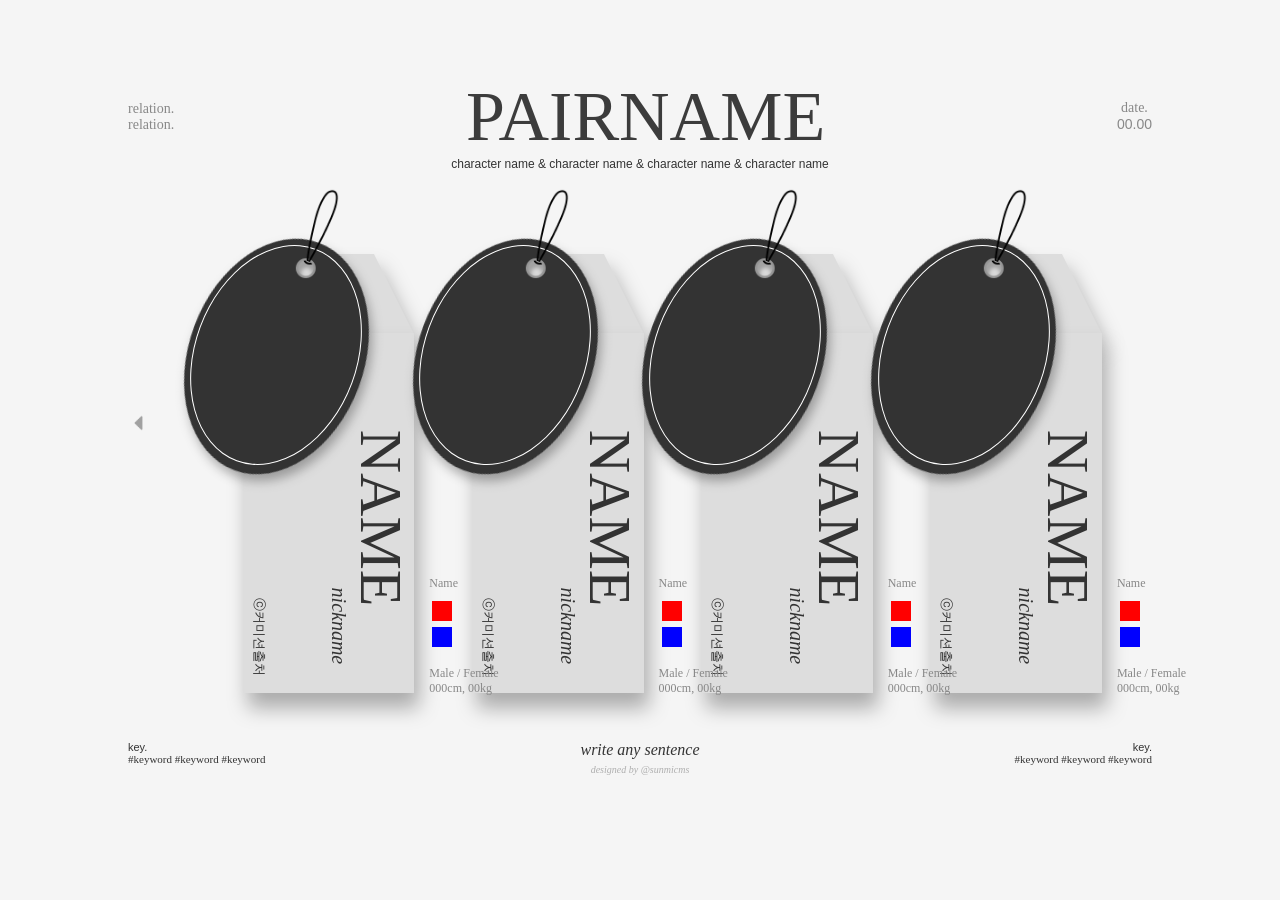
==== index.html @ 6f6d81c6 "Add files via upload" ====
<!DOCTYPE html>
<html lang="ko">
<head>
    <meta charset="UTF-8">
    <meta name="viewport" content="width=device-width, initial-scale=1.0">
    <title>Character Pair</title>
    <link rel="stylesheet" href="style.css">
    <script src="script.js"></script>
</head>
<body>
    <div class="container">
        <div class="header">
            <div class="relation">relation.<br>relation.</div>
            <div class="pairname">PAIRNAME</div>
            <div class="date">date.<br><span class="time">00.00</span></div>
        </div>
        <div class="characters">character name & character name & character name & character name</div>
        <div class="character-cards">
            <div class="character-card" id="Anima">
                <div class="tag">
                    <img src="strap.png" class="strap">
                    <div class="circle">
                    <div class="tag-circle"></div>
                    <div class="tag-circle-inner"></div>
                    </div>
                    <div class="rectangles">
                    <div class="tag-rectangle-top"></div>
                    <div class="tag-rectangle">
                        <div class="name">NAME</div>
                        <div class="nickname">nickname</div>
                        <div class="commission">ⓒ커미션출처</div>
                    </div>
                </div>    
                </div>
                <div class="info">  
                    <div class="colorchips-container">
                        <div class="colorchip" id="Acc1" style="background-color: red;"></div>
                        <div class="colorchip" id="Acc2" style="background-color: blue;"></div>
                    </div>
                    <div class="details">Name<br><br><br><br><br><br>Male / Female<br>000cm, 00kg</div>
                </div>
            </div>
            <div class="character-card" id="Mari">
                <div class="tag">
                    <img src="strap.png" class="strap">
                    <div class="circle">
                        <div class="tag-circle"></div>
                        <div class="tag-circle-inner"></div>
                        </div>
                    <div class="tag-rectangle-top"></div>
                    <div class="tag-rectangle">
                        <div class="name">NAME</div>
                        <div class="nickname">nickname</div>
                        <div class="commission">ⓒ커미션출처</div>
                    </div>    
                </div>
                <div class="info">   
                    <div class="colorchips-container">
                        <div class="colorchip" id="Acc1" style="background-color: red;"></div>
                        <div class="colorchip" id="Acc2" style="background-color: blue;"></div>
                    </div>
                    <div class="details">Name<br><br><br><br><br><br>Male / Female<br>000cm, 00kg</div> 
                </div>
            </div>
            <div class="character-card" id="Anne">
                <div class="tag">
                    <img src="strap.png" class="strap">
                    <div class="circle">
                        <div class="tag-circle"></div>
                        <div class="tag-circle-inner"></div>
                        </div>
                    <div class="tag-rectangle-top"></div>
                    <div class="tag-rectangle">
                        <div class="name">NAME</div>
                        <div class="nickname">nickname</div>
                        <div class="commission">ⓒ커미션출처</div>
                    </div>    
                </div>
                <div class="info">   
                    <div class="colorchips-container">
                        <div class="colorchip" id="Acc1" style="background-color: red;"></div>
                        <div class="colorchip" id="Acc2" style="background-color: blue;"></div>
                    </div>
                    <div class="details">Name<br><br><br><br><br><br>Male / Female<br>000cm, 00kg</div>
                </div>
            </div>
            <div class="character-card" id="Nevaeh">
                <div class="tag">
                    <img src="strap.png" class="strap">
                    <div class="circle">
                        <div class="tag-circle"></div>
                        <div class="tag-circle-inner"></div>
                        </div>
                    <div class="tag-rectangle-top"></div>
                    <div class="tag-rectangle">
                        <div class="name">NAME</div>
                        <div class="nickname">nickname</div>
                        <div class="commission">ⓒ커미션출처</div>
                    </div>    
                </div>
                <div class="info">   
                    <div class="colorchips-container">
                        <div class="colorchip" id="Acc1" style="background-color: red;"></div>
                        <div class="colorchip" id="Acc2" style="background-color: blue;"></div>
                    </div>
                    <div class="details">Name<br><br><br><br><br><br>Male / Female<br>000cm, 00kg</div> 
                </div>
            </div>
        </div>
        <div class="triangle">
            <img src="triangle_L.png" class="tri1">
            <img src="triangle_R.png" class="tri2">
        </div>
        <div class="footer">
            
            <div class="keywords">
            <div class="key1"><span class="key11">key.</span><br>#keyword #keyword #keyword</div>
            <div class="sentence">write any sentence<br><span class="source">designed by @sunmicms</span></div>
            <div class="key2"><span class="key22">key.</span><br>#keyword #keyword #keyword</div>
            </div>
            
        </div>
    </div>

     <!-- Popup 및 배경 레이어 -->
     <div class="popup-overlay" id="popupOverlay"></div>
     <div class="popup" id="popup">
         <div class="popup-content">

            <span class="close-btn" id="closeBtn">&times;</span>
        
            <div class="pdiv1">
                <div class="pdiv2">
                    <div class="characterimg">여기에 이미지</div>
                    <div class="pdiv3">
                        <div class="ptitle">anima izaiah</div>
                        <div class="pstitle">아니마 아이제이어</div>
                        <div class="pimgs"></div>
                        <div class="ptext">여기에 캐릭터 설명 여기에 캐릭터 설명 여기에 캐릭터 설명</div>
                    </div>
                </div>
                <div class="pfooter">여기에다 뭐 쓰지 적당히 길고 간지나는거</div>



            </div>
        </div>
    </div>
    
</body>
</html>
---- style.css ----
/* 공통 스타일 */
* {
    margin: 0;
    padding: 0;
    box-sizing: border-box;
    font-family: Arial, sans-serif;
}

html { font-size: 50%; }

body {
    display: flex;
    justify-content: center;
    align-items: center;
    min-height: 100vh;
    background-color: #f5f5f5;
}

.container {
    margin-top: 5vh;
    width: 80%;
    max-width: 1300px;
    text-align: center;
    color: #333;
    margin-bottom: 8vh;
}

/* 헤더 및 캐릭터 이름 */
.header {
    display: flex;
    justify-content: space-between;
    align-items: center;
    margin-bottom: 0px;
}

.characters { font-size: 12px; }

.header .relation, .header .date {
    font-family: 'pretendard';
    font-size: 14px;
    color: #888;
}

.header .pairname {
    font-family: 'sought';
    font-size: 70px;
    color: #3c3c3c;
}

.header .date .time {
    font-size: 14px;
}

/* 캐릭터 카드 섹션 */
.character-cards {
    display: flex;
    justify-content: space-evenly;
    gap: 20px;
    height: 55rem;
    flex-shrink: 0;
    width: 90%;
    margin-left: 90px;
}

.character-card {
    width: 20%;
    display: flex;
    flex-direction: row;
    align-items: center;
}

.tag {
    height: 90rem;
    position: relative;
    
}

.tag {
    transition: transform 0.3s ease; /* 애니메이션 효과 추가 */
}

.tag:hover {
    transform: scale(1.05); /* 마우스오버 시 약간 확대 */
}

.strap {
    position: absolute;
    scale: 45%;
    top: 105px;
    right: 50px;
    z-index: 10;
}



.tag-circle {
    width: 20.856rem;
    height: 28.89256rem;
    transform: rotate(20.374deg);
    flex-shrink: 0;
    background-color: #333;
    border-radius: 50%;
    margin-bottom: -10px;
    position: relative;
    top: 210px;
    right: 50px;
    scale: 105%;
    filter: drop-shadow(5px 5px 5px rgba(0, 0, 0, 0.3));
}



.tag-circle-inner {
    width: 19.75719rem;
    height: 27.50506rem;
    transform: rotate(20.374deg);
    flex-shrink: 0;
    z-index: 2;
    border-radius: 999%;
    border: 1px solid #FFF;
    position: absolute;
    right: 59px;
    bottom: 285px;
    scale: 103%;
}

.tag-rectangle-top { 
    width: 21.4375rem;
    height: 8.25rem;
    flex-shrink: 0; 
    display: inline-block;
    border-bottom: 10rem solid #ddd;
    border-left: 5rem solid transparent;
    border-right: 5rem solid transparent;
    position: relative;
    top: 2px;
    z-index: -1;
    filter: drop-shadow(5px 15px 10px rgba(0, 0, 0, 0.3));
}

.tag-rectangle {
    background-color: #ddd;
    padding: 10px;
    text-align: left;
    position: relative;
    top: -1px;
    width: 21.4375rem;
    height: 45rem;
    flex-shrink: 0;
    z-index: -1;
    overflow: hidden;
    filter: drop-shadow(5px 15px 10px rgba(0, 0, 0, 0.3));
}

.name {
    font-family: 'sought';
    font-size: 60px;
    position: relative;
    text-align: right;
    top: 128px;
    left: 52px;
    rotate: 90deg;
}

.nickname {
    font-family: 'Segoe Script';
    position: relative;
    font-size: 20px;
    font-style: italic;
    margin-bottom: 10px;
    rotate: 90deg;
    left: 10px;
    top: 165px;
    text-align: right;
}

.commission {
    font-family: 'pretendard';
    font-size: 13px;
    position: relative;
    rotate: 90deg;
    top: 220px;
    right: 70px;
}

.details {
    font-family: 'pretendard';
    font-size: 12px;
    color: #888;
    position: relative;
    top: 245px;
    width: 90px;
    text-align: left;
    margin-left: 15px;
}

/* colorchip 스타일 추가 */
.colorchip {
    width: 20px; /* 색상 박스의 너비 */
    height: 20px; /* 색상 박스의 높이 */
    margin: 2px; /* 색상 박스 사이의 간격 */
    margin-left: 8px;
}

.info {
    font-family: 'pretendard';
    display: flex;
    flex-direction: column;
    align-items: flex-start;
    gap: 5px;
    position: relative;
}

.colorchips-container {
    position: absolute;
    display: flex;
    flex-direction: column;
    gap: 2px; /* 두 색상 박스 사이의 간격 */
    margin-left: 10px;
    margin-top: 268px;
}

.source { font-family: 'pretendard';
    font-size: 10px;
color: #afafaf;}

.footer {
    margin-top: 130px;
    display: flex;
    flex-direction: column;
}

.footer .sentence {
    font-family: "Segoe Script";
    font-size: 16px;
    font-style: italic;
    margin-bottom: 20px;
}

.footer .key {
    font-size: 12px;
    color: #888;
}

.keywords {
    display: flex;
    flex-direction: row;
    justify-content: space-between;
}

.key1 {
    font-family: 'pretendard';
    text-align: left;
    font-size: 11px;
}

.key2 {
    font-family: 'pretendard';
    text-align: right;
    font-size: 11px;
}

.triangle {
    position: absolute;
    width: 100%;
    max-width: 1300px;
    display: flex;
    flex-direction: row;
    justify-content: space-between;
    top: 45vh;
}

.tri1 {
    scale: 40%;
}

.tri2 {
    scale: 40%;
}

/* 팝업 및 배경 레이어 스타일 */
.popup-overlay {
    position: fixed;
    top: 0;
    left: 0;
    width: 100%;
    height: 100%;
    display: none;
    z-index: 1000;
}

.popup {
    position: fixed;
    top: 50%;
    left: 50%;
    transform: translate(-50%, -50%);
    width: 121.9375rem;
    height: 68.8125rem;
    flex-shrink: 0;
    padding: 20px;
    background-color: #fff;
    box-shadow: 0 4px 8px rgba(0, 0, 0, 0.2);
    display: none;
    z-index: 1001;
    border-radius: 8px;
    text-align: center;
}

.popup .close-btn {
    position: absolute;
    top: 10px;
    right: 10px;
    cursor: pointer;
    font-size: 24px;
}

.pdiv1 {
    display: flex;
    flex-direction: column;
}

.pdiv2 { 
    height: 450px;
    display: flex;
    flex-direction: row;
    margin: 20px;
}

.characterimg {
    width: 300px;
    height: 100%;
}

.pdiv3 { width: 500px;
    text-align: left;
margin-left: 20px; }
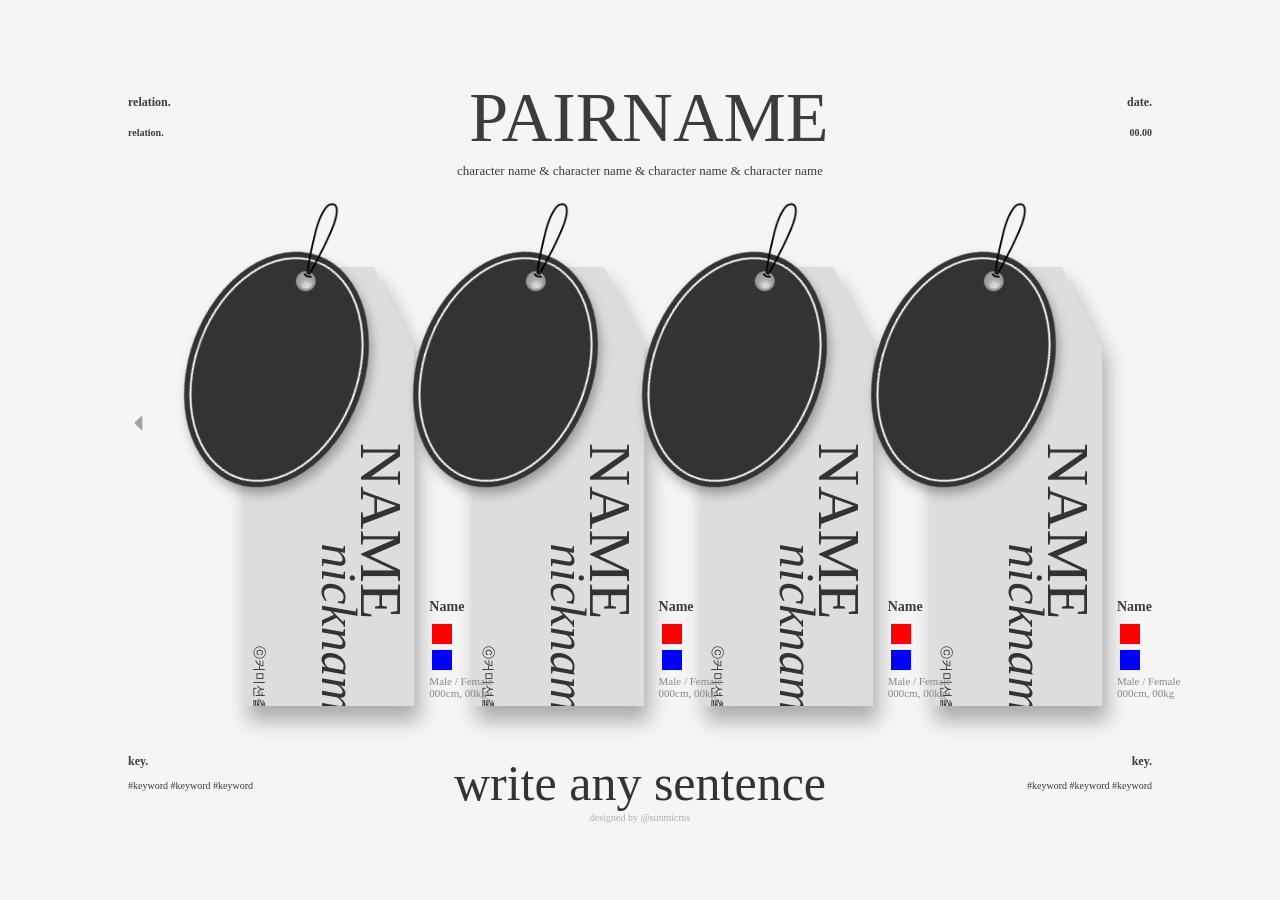
==== commit e96af7f7: "Add files via upload" ====
--- a/index.html
+++ b/index.html
@@ -10,9 +10,9 @@
 <body>
     <div class="container">
         <div class="header">
-            <div class="relation">relation.<br>relation.</div>
+            <div class="relation">relation.<br><br><span class="relation2">relation.</span></div>
             <div class="pairname">PAIRNAME</div>
-            <div class="date">date.<br><span class="time">00.00</span></div>
+            <div class="date">date.<br><br><span class="time">00.00</span></div>
         </div>
         <div class="characters">character name & character name & character name & character name</div>
         <div class="character-cards">
@@ -20,8 +20,9 @@
                 <div class="tag">
                     <img src="strap.png" class="strap">
                     <div class="circle">
+                        <div class="tag-circle-inner"></div>
                     <div class="tag-circle"></div>
-                    <div class="tag-circle-inner"></div>
+                    
                     </div>
                     <div class="rectangles">
                     <div class="tag-rectangle-top"></div>
@@ -37,7 +38,7 @@
                         <div class="colorchip" id="Acc1" style="background-color: red;"></div>
                         <div class="colorchip" id="Acc2" style="background-color: blue;"></div>
                     </div>
-                    <div class="details">Name<br><br><br><br><br><br>Male / Female<br>000cm, 00kg</div>
+                    <div class="details"><span class="dename">Name</span><br><br><br><br><br><br>Male / Female<br>000cm, 00kg</div>
                 </div>
             </div>
             <div class="character-card" id="Mari">
@@ -59,7 +60,7 @@
                         <div class="colorchip" id="Acc1" style="background-color: red;"></div>
                         <div class="colorchip" id="Acc2" style="background-color: blue;"></div>
                     </div>
-                    <div class="details">Name<br><br><br><br><br><br>Male / Female<br>000cm, 00kg</div> 
+                    <div class="details"><span class="dename">Name</span><br><br><br><br><br><br>Male / Female<br>000cm, 00kg</div>
                 </div>
             </div>
             <div class="character-card" id="Anne">
@@ -81,7 +82,7 @@
                         <div class="colorchip" id="Acc1" style="background-color: red;"></div>
                         <div class="colorchip" id="Acc2" style="background-color: blue;"></div>
                     </div>
-                    <div class="details">Name<br><br><br><br><br><br>Male / Female<br>000cm, 00kg</div>
+                    <div class="details"><span class="dename">Name</span><br><br><br><br><br><br>Male / Female<br>000cm, 00kg</div>
                 </div>
             </div>
             <div class="character-card" id="Nevaeh">
@@ -103,7 +104,7 @@
                         <div class="colorchip" id="Acc1" style="background-color: red;"></div>
                         <div class="colorchip" id="Acc2" style="background-color: blue;"></div>
                     </div>
-                    <div class="details">Name<br><br><br><br><br><br>Male / Female<br>000cm, 00kg</div> 
+                    <div class="details"><span class="dename">Name</span><br><br><br><br><br><br>Male / Female<br>000cm, 00kg</div>
                 </div>
             </div>
         </div>
@@ -114,11 +115,11 @@
         <div class="footer">
             
             <div class="keywords">
-            <div class="key1"><span class="key11">key.</span><br>#keyword #keyword #keyword</div>
-            <div class="sentence">write any sentence<br><span class="source">designed by @sunmicms</span></div>
-            <div class="key2"><span class="key22">key.</span><br>#keyword #keyword #keyword</div>
+            <div class="key1"><span class="key11">key.</span><br><br>#keyword #keyword #keyword</div>
+            <div class="sentence">write any sentence</div>
+            <div class="key2"><span class="key22">key.</span><br><br>#keyword #keyword #keyword</div>
             </div>
-            
+            <div class="source">designed by @sunmicms</div>
         </div>
     </div>
 
@@ -131,15 +132,25 @@
         
             <div class="pdiv1">
                 <div class="pdiv2">
-                    <div class="characterimg">여기에 이미지</div>
+                    <div class="characterimg">
+                        <img src="anima.png">
+                    </div>
                     <div class="pdiv3">
-                        <div class="ptitle">anima izaiah</div>
+                        <div class="ptitle"><span style="color: #6D7FF5;">A</span>nima izaiah</div>
                         <div class="pstitle">아니마 아이제이어</div>
-                        <div class="pimgs"></div>
-                        <div class="ptext">여기에 캐릭터 설명 여기에 캐릭터 설명 여기에 캐릭터 설명</div>
+                        <div class="pdescription">Cornua | Pugna | Male | 186cm, 80kg</div>
+                        <div class="pimgs">
+                            <div class="img1"></div>
+                            <div class="img2"></div>
+                            <div class="img3"></div>
+                        </div>
+                        <div class="ptext">오티움 기사단 전투부 푸냐의 제 3부대 대장이고,
+                            암튼 잘생겼고, ㅈㄴ 짱 쎄고 멋있고 제비고 대단한 단나사마임 맨손으로 돌도 부수고
+                            칼 맞아도 멀쩡한 세계관상의 금강불괴 그것이 "코르누아" <br><br>
+                            그리고 여기다가는 마리 니베이아 앤이랑 각각 관계가 어떤지 써둘까</div>
                     </div>
                 </div>
-                <div class="pfooter">여기에다 뭐 쓰지 적당히 길고 간지나는거</div>
+                <div class="pfooter">여기다가 진짜 뭐 써야 하냐 아이디어 있는 사람 제발 plz</div>
 
 
 
--- a/style.css
+++ b/style.css
@@ -1,3 +1,5 @@
+
+
 /* 공통 스타일 */
 * {
     margin: 0;
@@ -17,7 +19,7 @@
 }
 
 .container {
-    margin-top: 5vh;
+    margin-top: 8vh;
     width: 80%;
     max-width: 1300px;
     text-align: center;
@@ -33,12 +35,35 @@
     margin-bottom: 0px;
 }
 
-.characters { font-size: 12px; }
-
-.header .relation, .header .date {
-    font-family: 'pretendard';
-    font-size: 14px;
-    color: #888;
+.characters { 
+    font-family: 'NanumSquare Neo OTF';
+    font-size: 13px;
+    color: #3C3C3C;
+    text-align: center;
+    margin: 5px;
+ }
+
+.relation {
+    font-family: 'NanumSquare Neo OTF';
+    font-weight: bold;
+    font-size: 12px;
+    color: #3C3C3C;
+    text-align: left;
+}
+
+.date {
+    font-family: 'NanumSquare Neo OTF';
+    font-weight: bold;
+    font-size: 12px;
+    color: #3C3C3C;
+    text-align: right;
+}
+
+
+.relation2, .time {
+    font-family: 'NanumSquare Neo OTF';
+    font-size: 10px;
+    color: #3C3C3C;   
 }
 
 .header .pairname {
@@ -47,9 +72,6 @@
     color: #3c3c3c;
 }
 
-.header .date .time {
-    font-size: 14px;
-}
 
 /* 캐릭터 카드 섹션 */
 .character-cards {
@@ -91,6 +113,44 @@
     z-index: 10;
 }
 
+
+.circle:hover {
+    transform-origin: 50% 50%;
+    animation-name: shake;
+    animation-duration: 2s;
+    animation-iteration-count: infinite;
+    animation-delay: 0s;
+  }
+  
+  @keyframes shake{
+    0%{
+        transform: rotate(0deg);
+      }
+      10%{
+        transform: rotate(4.5deg);
+      }
+      20%{
+        transform: rotate(-4.5deg);
+      }
+      30%{
+        transform: rotate(3deg);
+      }
+      40%{
+        transform: rotate(-3deg);
+      }
+      50%{
+        transform: rotate(1deg);
+      }
+      60%{
+        transform: rotate(-1deg);
+      }
+      70%{
+        transform: rotate(0deg);
+      }
+      100%{
+        transform: rotate(0deg);
+      }
+  }
 
 
 .tag-circle {
@@ -106,11 +166,15 @@
     right: 50px;
     scale: 105%;
     filter: drop-shadow(5px 5px 5px rgba(0, 0, 0, 0.3));
+    box-shadow: 0 0 0 2px #f4f4f4 inset; 
+    box-sizing: border-box;
+    border: 5px solid #333;
 }
 
 
 
 .tag-circle-inner {
+    display: none;
     width: 19.75719rem;
     height: 27.50506rem;
     transform: rotate(20.374deg);
@@ -163,9 +227,9 @@
 }
 
 .nickname {
-    font-family: 'Segoe Script';
-    position: relative;
-    font-size: 20px;
+    font-family: 'Thesignature';
+    position: relative;
+    font-size: 50px;
     font-style: italic;
     margin-bottom: 10px;
     rotate: 90deg;
@@ -184,14 +248,21 @@
 }
 
 .details {
-    font-family: 'pretendard';
-    font-size: 12px;
+    font-family: 'NanumSquare Neo OTF';
+    font-size: 11px;
     color: #888;
     position: relative;
     top: 245px;
     width: 90px;
     text-align: left;
     margin-left: 15px;
+}
+
+.dename {
+    font-family: 'NanumSquare Neo OTF';
+    font-weight: bold;
+    font-size: 14px;
+    color: #3C3C3C;
 }
 
 /* colorchip 스타일 추가 */
@@ -231,10 +302,8 @@
 }
 
 .footer .sentence {
-    font-family: "Segoe Script";
-    font-size: 16px;
-    font-style: italic;
-    margin-bottom: 20px;
+    font-family: "Thesignature";
+    font-size: 50px;
 }
 
 .footer .key {
@@ -249,15 +318,34 @@
 }
 
 .key1 {
-    font-family: 'pretendard';
+    font-family: 'NanumSquare Neo OTF';
+    font-size: 10px;
+    color: #3C3C3C;   
     text-align: left;
-    font-size: 11px;
 }
 
 .key2 {
-    font-family: 'pretendard';
+    font-family: 'NanumSquare Neo OTF';
+    font-size: 10px;
+    color: #3C3C3C;   
     text-align: right;
-    font-size: 11px;
+}
+
+.key11 { 
+    font-family: 'NanumSquare Neo OTF';
+    font-weight: bold;
+    font-size: 12px;
+    color: #3C3C3C;
+    text-align: left;
+}
+
+.key22 {
+    font-family: 'NanumSquare Neo OTF';
+    font-weight: bold;
+    font-size: 12px;
+    color: #3C3C3C;
+    text-align: right;
+
 }
 
 .triangle {
@@ -285,8 +373,16 @@
     left: 0;
     width: 100%;
     height: 100%;
+    background-color: rgba(0, 0, 0, 0); /* 초기 상태 투명 */
     display: none;
-    z-index: 1000;
+    transition: background-color 0.3s ease; /* 부드러운 전환 */
+    z-index: 5;
+}
+
+/* 팝업 오버레이 활성화 시 어두운 배경 */
+.popup-overlay.active {
+    background-color: rgba(0, 0, 0, 0.5); /* 활성 상태 반투명 검정 */
+    display: block;
 }
 
 .popup {
@@ -314,6 +410,51 @@
     font-size: 24px;
 }
 
+/* 기본 팝업 스타일 */
+.popup {
+    display: flex;
+    width: 60%;
+    max-width: 1000px;
+    background-color: #ffffff; /* 기본 배경색 */
+    border-radius: 10px;
+    box-shadow: 0 4px 8px rgba(0, 0, 0, 0.3);
+    padding: 20px;
+    transition: background-color 0.3s ease;
+}
+
+/* 캐릭터별 배경색 */
+.popup.anima-bg {
+    background-color: #454545; /* Anima 배경색 */
+}
+
+.popup.mari-bg {
+    background-color: #83D4D1; /* Mari 배경색 */
+}
+
+.popup.anne-bg {
+    background-color: #E6EFFA; /* Anne 배경색 */
+}
+
+.popup.nevaeh-bg {
+    background-color: #93C094; /* Nevaeh 배경색 */
+}
+
+/* 기본적으로 팝업이 보이지 않도록 설정 */
+.popup, .popup-overlay {
+    display: none;
+    opacity: 0;
+    transition: opacity 0.3s ease;
+}
+
+/* active 클래스가 추가될 때 팝업을 보이도록 설정 */
+.popup.active, .popup-overlay.active {
+    display: flex;
+    opacity: 1;
+}
+
+
+.close-btn { margin-right: 5px; color: #f4f4f4;}
+
 .pdiv1 {
     display: flex;
     flex-direction: column;
@@ -324,13 +465,98 @@
     display: flex;
     flex-direction: row;
     margin: 20px;
+    color: #f4f4f4;
 }
 
 .characterimg {
-    width: 300px;
+    position: relative;
+    width: 350px;
     height: 100%;
+    right: 30px;
 }
 
 .pdiv3 { width: 500px;
     text-align: left;
 margin-left: 20px; }
+
+.ptitle { 
+    font-family: 'Pretendard';
+    font-size: 50px;
+    margin-top: 10px;
+    }
+
+.pstitle {
+    font-family: 'pretendard';
+    font-size: 16px;
+    font-weight: 400;
+    letter-spacing: -1px;
+}
+
+.pdescription {
+    font-family: 'pretendard';
+    font-size: 16px;
+    font-weight: 300;
+}
+
+.pimgs { 
+    padding-left: 5px;
+    padding-right: 5px;
+    display: flex;
+    flex-direction: row;
+    justify-content: space-between;
+    width: 450px;
+    margin-top: 10px;
+}
+
+.img1, .img2, .img3 {
+    width: 130px;
+    height: 130px;
+    margin: 10px;
+    background-color: #f4f4f4;
+    border-radius: 999px;
+}
+
+.ptext {    
+    width: 400px; 
+    margin-top: 20px;
+    font-family: 'pretendard';
+    font-size: 14px;
+    font-weight: 300;
+    margin-left: 65px;
+}
+
+span {
+    font-family: 'Pretendard';
+    font-size: 50px;
+    }
+
+/* .characterimg { 
+    filter: drop-shadow(10px -5px #6D7FF5);
+} */
+
+.pfooter { 
+    z-index: 2;
+    font-family: 'pretendard';
+    font-size: 12px;
+    font-weight: 200;
+    color: #979797;
+ }
+
+ 
+/* 캐릭터마다 다른 그림자 */
+.character-card#Anima .characterimg {
+    filter: drop-shadow(10px -5px #6D7FF5);
+}
+
+.character-card#Mari .characterimg {
+    filter: drop-shadow(10px -5px #FFC5D3);
+}
+
+.character-card#Anne .characterimg {
+    filter: drop-shadow(10px -5px #6D7FF5);
+}
+
+.character-card#Nevaeh .characterimg {
+    filter: drop-shadow(10px -5px #6D7FF5);
+}
+
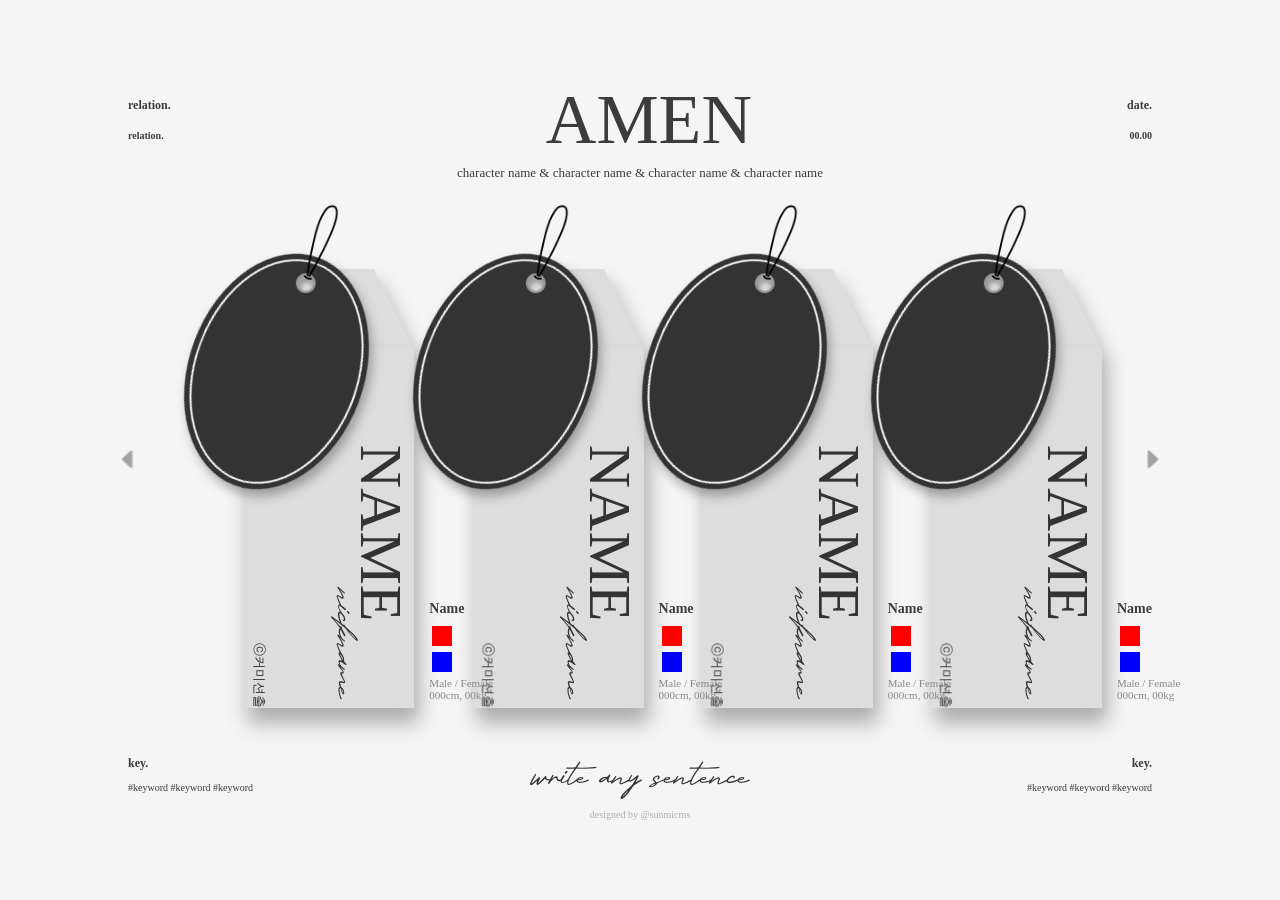
==== commit fddfb970: "Add files via upload" ====
--- a/index.html
+++ b/index.html
@@ -1,162 +1,465 @@
-<!DOCTYPE html>
-<html lang="ko">
-<head>
-    <meta charset="UTF-8">
-    <meta name="viewport" content="width=device-width, initial-scale=1.0">
-    <title>Character Pair</title>
-    <link rel="stylesheet" href="style.css">
-    <script src="script.js"></script>
-</head>
-<body>
-    <div class="container">
-        <div class="header">
-            <div class="relation">relation.<br><br><span class="relation2">relation.</span></div>
-            <div class="pairname">PAIRNAME</div>
-            <div class="date">date.<br><br><span class="time">00.00</span></div>
-        </div>
-        <div class="characters">character name & character name & character name & character name</div>
-        <div class="character-cards">
-            <div class="character-card" id="Anima">
-                <div class="tag">
-                    <img src="strap.png" class="strap">
-                    <div class="circle">
-                        <div class="tag-circle-inner"></div>
-                    <div class="tag-circle"></div>
-                    
-                    </div>
-                    <div class="rectangles">
-                    <div class="tag-rectangle-top"></div>
-                    <div class="tag-rectangle">
-                        <div class="name">NAME</div>
-                        <div class="nickname">nickname</div>
-                        <div class="commission">ⓒ커미션출처</div>
-                    </div>
-                </div>    
-                </div>
-                <div class="info">  
-                    <div class="colorchips-container">
-                        <div class="colorchip" id="Acc1" style="background-color: red;"></div>
-                        <div class="colorchip" id="Acc2" style="background-color: blue;"></div>
-                    </div>
-                    <div class="details"><span class="dename">Name</span><br><br><br><br><br><br>Male / Female<br>000cm, 00kg</div>
-                </div>
-            </div>
-            <div class="character-card" id="Mari">
-                <div class="tag">
-                    <img src="strap.png" class="strap">
-                    <div class="circle">
-                        <div class="tag-circle"></div>
-                        <div class="tag-circle-inner"></div>
-                        </div>
-                    <div class="tag-rectangle-top"></div>
-                    <div class="tag-rectangle">
-                        <div class="name">NAME</div>
-                        <div class="nickname">nickname</div>
-                        <div class="commission">ⓒ커미션출처</div>
-                    </div>    
-                </div>
-                <div class="info">   
-                    <div class="colorchips-container">
-                        <div class="colorchip" id="Acc1" style="background-color: red;"></div>
-                        <div class="colorchip" id="Acc2" style="background-color: blue;"></div>
-                    </div>
-                    <div class="details"><span class="dename">Name</span><br><br><br><br><br><br>Male / Female<br>000cm, 00kg</div>
-                </div>
-            </div>
-            <div class="character-card" id="Anne">
-                <div class="tag">
-                    <img src="strap.png" class="strap">
-                    <div class="circle">
-                        <div class="tag-circle"></div>
-                        <div class="tag-circle-inner"></div>
-                        </div>
-                    <div class="tag-rectangle-top"></div>
-                    <div class="tag-rectangle">
-                        <div class="name">NAME</div>
-                        <div class="nickname">nickname</div>
-                        <div class="commission">ⓒ커미션출처</div>
-                    </div>    
-                </div>
-                <div class="info">   
-                    <div class="colorchips-container">
-                        <div class="colorchip" id="Acc1" style="background-color: red;"></div>
-                        <div class="colorchip" id="Acc2" style="background-color: blue;"></div>
-                    </div>
-                    <div class="details"><span class="dename">Name</span><br><br><br><br><br><br>Male / Female<br>000cm, 00kg</div>
-                </div>
-            </div>
-            <div class="character-card" id="Nevaeh">
-                <div class="tag">
-                    <img src="strap.png" class="strap">
-                    <div class="circle">
-                        <div class="tag-circle"></div>
-                        <div class="tag-circle-inner"></div>
-                        </div>
-                    <div class="tag-rectangle-top"></div>
-                    <div class="tag-rectangle">
-                        <div class="name">NAME</div>
-                        <div class="nickname">nickname</div>
-                        <div class="commission">ⓒ커미션출처</div>
-                    </div>    
-                </div>
-                <div class="info">   
-                    <div class="colorchips-container">
-                        <div class="colorchip" id="Acc1" style="background-color: red;"></div>
-                        <div class="colorchip" id="Acc2" style="background-color: blue;"></div>
-                    </div>
-                    <div class="details"><span class="dename">Name</span><br><br><br><br><br><br>Male / Female<br>000cm, 00kg</div>
-                </div>
-            </div>
-        </div>
-        <div class="triangle">
-            <img src="triangle_L.png" class="tri1">
-            <img src="triangle_R.png" class="tri2">
-        </div>
-        <div class="footer">
-            
-            <div class="keywords">
-            <div class="key1"><span class="key11">key.</span><br><br>#keyword #keyword #keyword</div>
-            <div class="sentence">write any sentence</div>
-            <div class="key2"><span class="key22">key.</span><br><br>#keyword #keyword #keyword</div>
-            </div>
-            <div class="source">designed by @sunmicms</div>
-        </div>
-    </div>
-
-     <!-- Popup 및 배경 레이어 -->
-     <div class="popup-overlay" id="popupOverlay"></div>
-     <div class="popup" id="popup">
-         <div class="popup-content">
-
-            <span class="close-btn" id="closeBtn">&times;</span>
-        
-            <div class="pdiv1">
-                <div class="pdiv2">
-                    <div class="characterimg">
-                        <img src="anima.png">
-                    </div>
-                    <div class="pdiv3">
-                        <div class="ptitle"><span style="color: #6D7FF5;">A</span>nima izaiah</div>
-                        <div class="pstitle">아니마 아이제이어</div>
-                        <div class="pdescription">Cornua | Pugna | Male | 186cm, 80kg</div>
-                        <div class="pimgs">
-                            <div class="img1"></div>
-                            <div class="img2"></div>
-                            <div class="img3"></div>
-                        </div>
-                        <div class="ptext">오티움 기사단 전투부 푸냐의 제 3부대 대장이고,
-                            암튼 잘생겼고, ㅈㄴ 짱 쎄고 멋있고 제비고 대단한 단나사마임 맨손으로 돌도 부수고
-                            칼 맞아도 멀쩡한 세계관상의 금강불괴 그것이 "코르누아" <br><br>
-                            그리고 여기다가는 마리 니베이아 앤이랑 각각 관계가 어떤지 써둘까</div>
-                    </div>
-                </div>
-                <div class="pfooter">여기다가 진짜 뭐 써야 하냐 아이디어 있는 사람 제발 plz</div>
-
-
-
-            </div>
-        </div>
-    </div>
-    
-</body>
-</html>
+<!DOCTYPE html>
+<html lang="ko">
+
+<head>
+  <meta charset="utf-8" />
+  <title>Swiper demo</title>
+  <meta name="viewport" content="width=device-width, initial-scale=1, minimum-scale=1, maximum-scale=1" />
+  <!-- Link Swiper's CSS -->
+  <link rel="stylesheet" href="swiper.css" />
+  <link rel="stylesheet" href="style.css" />
+  <link rel="stylesheet" href="style2.css" />
+
+</head>
+
+<body>
+
+
+  <div class="container">
+    <div class="header">
+        <div class="relation">relation.<br><br><span class="relation2">relation.</span></div>
+        <div class="pairname">AMEN</div>
+        <div class="date">date.<br><br><span class="time">00.00</span></div>
+    </div>
+    <div class="characters">character name & character name & character name & character name</div>
+
+  <!-- Swiper -->
+  <div class="swiper mySwiper">
+    <div class="swiper-wrapper">
+      <div class="swiper-slide">
+        <div class="amen">
+        <div class="character-cards">
+            <div class="character-card" id="Anima">
+                <div class="tag">
+                    <img src="strap.png" class="strap">
+                    <div class="circle">
+                        <div class="tag-circle-inner"></div>
+                    <div class="tag-circle"></div>
+                    
+                    </div>
+                    <div class="rectangles">
+                    <div class="tag-rectangle-top"></div>
+                    <div class="tag-rectangle">
+                        <div class="name">NAME</div>
+                        <div class="nickname">nickname</div>
+                        <div class="commission">ⓒ커미션출처</div>
+                    </div>
+                </div>    
+                </div>
+                <div class="info">  
+                    <div class="colorchips-container">
+                        <div class="colorchip" id="Acc1" style="background-color: red;"></div>
+                        <div class="colorchip" id="Acc2" style="background-color: blue;"></div>
+                    </div>
+                    <div class="details"><span class="dename">Name</span><br><br><br><br><br><br>Male / Female<br>000cm, 00kg</div>
+                </div>
+            </div>
+            <div class="character-card" id="Mari">
+                <div class="tag">
+                    <img src="strap.png" class="strap">
+                    <div class="circle">
+                        <div class="tag-circle"></div>
+                        <div class="tag-circle-inner"></div>
+                        </div>
+                    <div class="tag-rectangle-top"></div>
+                    <div class="tag-rectangle">
+                        <div class="name">NAME</div>
+                        <div class="nickname">nickname</div>
+                        <div class="commission">ⓒ커미션출처</div>
+                    </div>    
+                </div>
+                <div class="info">   
+                    <div class="colorchips-container">
+                        <div class="colorchip" id="Acc1" style="background-color: red;"></div>
+                        <div class="colorchip" id="Acc2" style="background-color: blue;"></div>
+                    </div>
+                    <div class="details"><span class="dename">Name</span><br><br><br><br><br><br>Male / Female<br>000cm, 00kg</div>
+                </div>
+            </div>
+            <div class="character-card" id="Anne">
+                <div class="tag">
+                    <img src="strap.png" class="strap">
+                    <div class="circle">
+                        <div class="tag-circle"></div>
+                        <div class="tag-circle-inner"></div>
+                        </div>
+                    <div class="tag-rectangle-top"></div>
+                    <div class="tag-rectangle">
+                        <div class="name">NAME</div>
+                        <div class="nickname">nickname</div>
+                        <div class="commission">ⓒ커미션출처</div>
+                    </div>    
+                </div>
+                <div class="info">   
+                    <div class="colorchips-container">
+                        <div class="colorchip" id="Acc1" style="background-color: red;"></div>
+                        <div class="colorchip" id="Acc2" style="background-color: blue;"></div>
+                    </div>
+                    <div class="details"><span class="dename">Name</span><br><br><br><br><br><br>Male / Female<br>000cm, 00kg</div>
+                </div>
+            </div>
+            <div class="character-card" id="Nevaeh">
+                <div class="tag">
+                    <img src="strap.png" class="strap">
+                    <div class="circle">
+                        <div class="tag-circle"></div>
+                        <div class="tag-circle-inner"></div>
+                        </div>
+                    <div class="tag-rectangle-top"></div>
+                    <div class="tag-rectangle">
+                        <div class="name">NAME</div>
+                        <div class="nickname">nickname</div>
+                        <div class="commission">ⓒ커미션출처</div>
+                    </div>    
+                </div>
+                <div class="info">   
+                    <div class="colorchips-container">
+                        <div class="colorchip" id="Acc1" style="background-color: red;"></div>
+                        <div class="colorchip" id="Acc2" style="background-color: blue;"></div>
+                    </div>
+                    <div class="details"><span class="dename">Name</span><br><br><br><br><br><br>Male / Female<br>000cm, 00kg</div>
+                </div>
+            </div>
+        </div>
+      </div>
+      </div>
+
+      <div class="swiper-slide">
+
+        <div class="pair2">
+        <div class="character-cards">
+          <div class="character-card" id="Mari">
+              <div class="info">   
+                  <div class="colorchips-container-L">
+                      <div class="colorchip" id="Acc1" style="background-color: red;"></div>
+                      <div class="colorchip" id="Acc2" style="background-color: blue;"></div>
+                  </div>
+                  <div class="details-L"><span class="dename">Name</span><br><br><br><br><br><br>Male / Female<br>000cm, 00kg</div>
+              </div>
+              <div class="tag">
+                  <img src="strap.png" class="strap">
+                  <div class="circle">
+                      <div class="tag-circle"></div>
+                      <div class="tag-circle-inner"></div>
+                      </div>
+                  <div class="tag-rectangle-top"></div>
+                  <div class="tag-rectangle">
+                      <div class="name">NAME</div>
+                      <div class="nickname">nickname</div>
+                      <div class="commission">ⓒ커미션출처</div>
+                  </div>    
+              </div>
+
+          </div>
+          <div class="character-card" id="Anne">
+              <div class="tag">
+                  <img src="strap.png" class="strap">
+                  <div class="circle">
+                      <div class="tag-circle"></div>
+                      <div class="tag-circle-inner"></div>
+                      </div>
+                  <div class="tag-rectangle-top"></div>
+                  <div class="tag-rectangle">
+                      <div class="name">NAME</div>
+                      <div class="nickname">nickname</div>
+                      <div class="commission">ⓒ커미션출처</div>
+                  </div>    
+              </div>
+              <div class="info">   
+                  <div class="colorchips-container">
+                      <div class="colorchip" id="Acc1" style="background-color: red;"></div>
+                      <div class="colorchip" id="Acc2" style="background-color: blue;"></div>
+                  </div>
+                  <div class="details"><span class="dename">Name</span><br><br><br><br><br><br>Male / Female<br>000cm, 00kg</div>
+              </div>
+          </div>
+      </div>
+    </div>
+    </div>        
+      <div class="swiper-slide">
+        <div class="pair2">
+          <div class="character-cards">
+            <div class="character-card" id="Mari">
+                <div class="info">   
+                    <div class="colorchips-container-L">
+                        <div class="colorchip" id="Acc1" style="background-color: red;"></div>
+                        <div class="colorchip" id="Acc2" style="background-color: blue;"></div>
+                    </div>
+                    <div class="details-L"><span class="dename">Name</span><br><br><br><br><br><br>Male / Female<br>000cm, 00kg</div>
+                </div>
+                <div class="tag">
+                    <img src="strap.png" class="strap">
+                    <div class="circle">
+                        <div class="tag-circle"></div>
+                        <div class="tag-circle-inner"></div>
+                        </div>
+                    <div class="tag-rectangle-top"></div>
+                    <div class="tag-rectangle">
+                        <div class="name">NAME</div>
+                        <div class="nickname">nickname</div>
+                        <div class="commission">ⓒ커미션출처</div>
+                    </div>    
+                </div>
+  
+            </div>
+            <div class="character-card" id="Anne">
+                <div class="tag">
+                    <img src="strap.png" class="strap">
+                    <div class="circle">
+                        <div class="tag-circle"></div>
+                        <div class="tag-circle-inner"></div>
+                        </div>
+                    <div class="tag-rectangle-top"></div>
+                    <div class="tag-rectangle">
+                        <div class="name">NAME</div>
+                        <div class="nickname">nickname</div>
+                        <div class="commission">ⓒ커미션출처</div>
+                    </div>    
+                </div>
+                <div class="info">   
+                    <div class="colorchips-container">
+                        <div class="colorchip" id="Acc1" style="background-color: red;"></div>
+                        <div class="colorchip" id="Acc2" style="background-color: blue;"></div>
+                    </div>
+                    <div class="details"><span class="dename">Name</span><br><br><br><br><br><br>Male / Female<br>000cm, 00kg</div>
+                </div>
+            </div>
+        </div>
+      </div>
+      </div>
+      <div class="swiper-slide">
+        <div class="pair2">
+          <div class="character-cards">
+            <div class="character-card" id="Mari">
+                <div class="info">   
+                    <div class="colorchips-container-L">
+                        <div class="colorchip" id="Acc1" style="background-color: red;"></div>
+                        <div class="colorchip" id="Acc2" style="background-color: blue;"></div>
+                    </div>
+                    <div class="details-L"><span class="dename">Name</span><br><br><br><br><br><br>Male / Female<br>000cm, 00kg</div>
+                </div>
+                <div class="tag">
+                    <img src="strap.png" class="strap">
+                    <div class="circle">
+                        <div class="tag-circle"></div>
+                        <div class="tag-circle-inner"></div>
+                        </div>
+                    <div class="tag-rectangle-top"></div>
+                    <div class="tag-rectangle">
+                        <div class="name">NAME</div>
+                        <div class="nickname">nickname</div>
+                        <div class="commission">ⓒ커미션출처</div>
+                    </div>    
+                </div>
+  
+            </div>
+            <div class="character-card" id="Anne">
+                <div class="tag">
+                    <img src="strap.png" class="strap">
+                    <div class="circle">
+                        <div class="tag-circle"></div>
+                        <div class="tag-circle-inner"></div>
+                        </div>
+                    <div class="tag-rectangle-top"></div>
+                    <div class="tag-rectangle">
+                        <div class="name">NAME</div>
+                        <div class="nickname">nickname</div>
+                        <div class="commission">ⓒ커미션출처</div>
+                    </div>    
+                </div>
+                <div class="info">   
+                    <div class="colorchips-container">
+                        <div class="colorchip" id="Acc1" style="background-color: red;"></div>
+                        <div class="colorchip" id="Acc2" style="background-color: blue;"></div>
+                    </div>
+                    <div class="details"><span class="dename">Name</span><br><br><br><br><br><br>Male / Female<br>000cm, 00kg</div>
+                </div>
+            </div>
+        </div>
+      </div>
+      </div>
+      <div class="swiper-slide">
+        <div class="pair2">
+          <div class="character-cards">
+            <div class="character-card" id="Mari">
+                <div class="info">   
+                    <div class="colorchips-container-L">
+                        <div class="colorchip" id="Acc1" style="background-color: red;"></div>
+                        <div class="colorchip" id="Acc2" style="background-color: blue;"></div>
+                    </div>
+                    <div class="details-L"><span class="dename">Name</span><br><br><br><br><br><br>Male / Female<br>000cm, 00kg</div>
+                </div>
+                <div class="tag">
+                    <img src="strap.png" class="strap">
+                    <div class="circle">
+                        <div class="tag-circle"></div>
+                        <div class="tag-circle-inner"></div>
+                        </div>
+                    <div class="tag-rectangle-top"></div>
+                    <div class="tag-rectangle">
+                        <div class="name">NAME</div>
+                        <div class="nickname">nickname</div>
+                        <div class="commission">ⓒ커미션출처</div>
+                    </div>    
+                </div>
+  
+            </div>
+            <div class="character-card" id="Anne">
+                <div class="tag">
+                    <img src="strap.png" class="strap">
+                    <div class="circle">
+                        <div class="tag-circle"></div>
+                        <div class="tag-circle-inner"></div>
+                        </div>
+                    <div class="tag-rectangle-top"></div>
+                    <div class="tag-rectangle">
+                        <div class="name">NAME</div>
+                        <div class="nickname">nickname</div>
+                        <div class="commission">ⓒ커미션출처</div>
+                    </div>    
+                </div>
+                <div class="info">   
+                    <div class="colorchips-container">
+                        <div class="colorchip" id="Acc1" style="background-color: red;"></div>
+                        <div class="colorchip" id="Acc2" style="background-color: blue;"></div>
+                    </div>
+                    <div class="details"><span class="dename">Name</span><br><br><br><br><br><br>Male / Female<br>000cm, 00kg</div>
+                </div>
+            </div>
+        </div>
+      </div>
+      </div>
+      <div class="swiper-slide">
+        <div class="pair2">
+          <div class="character-cards">
+            <div class="character-card" id="Mari">
+                <div class="info">   
+                    <div class="colorchips-container-L">
+                        <div class="colorchip" id="Acc1" style="background-color: red;"></div>
+                        <div class="colorchip" id="Acc2" style="background-color: blue;"></div>
+                    </div>
+                    <div class="details-L"><span class="dename">Name</span><br><br><br><br><br><br>Male / Female<br>000cm, 00kg</div>
+                </div>
+                <div class="tag">
+                    <img src="strap.png" class="strap">
+                    <div class="circle">
+                        <div class="tag-circle"></div>
+                        <div class="tag-circle-inner"></div>
+                        </div>
+                    <div class="tag-rectangle-top"></div>
+                    <div class="tag-rectangle">
+                        <div class="name">NAME</div>
+                        <div class="nickname">nickname</div>
+                        <div class="commission">ⓒ커미션출처</div>
+                    </div>    
+                </div>
+  
+            </div>
+            <div class="character-card" id="Anne">
+                <div class="tag">
+                    <img src="strap.png" class="strap">
+                    <div class="circle">
+                        <div class="tag-circle"></div>
+                        <div class="tag-circle-inner"></div>
+                        </div>
+                    <div class="tag-rectangle-top"></div>
+                    <div class="tag-rectangle">
+                        <div class="name">NAME</div>
+                        <div class="nickname">nickname</div>
+                        <div class="commission">ⓒ커미션출처</div>
+                    </div>    
+                </div>
+                <div class="info">   
+                    <div class="colorchips-container">
+                        <div class="colorchip" id="Acc1" style="background-color: red;"></div>
+                        <div class="colorchip" id="Acc2" style="background-color: blue;"></div>
+                    </div>
+                    <div class="details"><span class="dename">Name</span><br><br><br><br><br><br>Male / Female<br>000cm, 00kg</div>
+                </div>
+            </div>
+        </div>
+      </div>
+      </div>
+    </div>
+
+    
+
+<!--스와이프 화살표 버튼-->
+
+    <div class="triangle">
+      <img src="triangle_L.png" class="swiper-button-prev">
+      <img src="triangle_R.png" class="swiper-button-next">
+  </div>
+
+
+  <!--아래 푸터 부분-->
+
+  <div class="footer">
+            
+    <div class="keywords">
+    <div class="key1"><span class="key11">key.</span><br><br>#keyword #keyword #keyword</div>
+    <div class="sentence">write any sentence</div>
+    <div class="key2"><span class="key22">key.</span><br><br>#keyword #keyword #keyword</div>
+    </div>
+    <div class="source">designed by @sunmicms</div>
+</div>
+</div>
+
+
+  <!-- Popup 및 배경 레이어 -->
+  <div class="popup-overlay" id="popupOverlay"></div>
+  <div class="popup" id="popup">
+      <div class="popup-content">
+
+         <span class="close-btn" id="closeBtn">&times;</span>
+     
+         <div class="pdiv1">
+             <div class="pdiv2">
+                 <div class="characterimg">
+                     <img src="anima.png">
+                 </div>
+                 <div class="pdiv3">
+                     <div class="ptitle"><span style="color: #6D7FF5;">A</span>nima izaiah</div>
+                     <div class="pstitle">아니마 아이제이어</div>
+                     <div class="pdescription">Cornua | Pugna | Male | 186cm, 80kg</div>
+                     <div class="pimgs">
+                         <div class="img1"></div>
+                         <div class="img2"></div>
+                         <div class="img3"></div>
+                     </div>
+                     <div class="ptext">오티움 기사단 전투부 푸냐의 제 3부대 대장이고,
+                         암튼 잘생겼고, ㅈㄴ 짱 쎄고 멋있고 제비고 대단한 단나사마임 맨손으로 돌도 부수고
+                         칼 맞아도 멀쩡한 세계관상의 금강불괴 그것이 "코르누아" <br><br>
+                         그리고 여기다가는 마리 니베이아 앤이랑 각각 관계가 어떤지 써둘까</div>
+                 </div>
+             </div>
+             <div class="pfooter">여기다가 진짜 뭐 써야 하냐 아이디어 있는 사람 제발 plz</div>
+
+         </div>
+     </div>
+ </div>
+
+
+
+  <!-- Swiper JS -->
+  <script src="https://cdn.jsdelivr.net/npm/swiper@11/swiper-bundle.min.js"></script>
+
+  <!-- Initialize Swiper -->
+  <script>
+    var swiper = new Swiper(".mySwiper", {
+      slidesPerView: 1,
+      spaceBetween: 0,
+      loop: true,
+      pagination: {
+        el: ".swiper-pagination",
+        clickable: true,
+      },
+      navigation: {
+        nextEl: ".swiper-button-next",
+        prevEl: ".swiper-button-prev",
+      },
+    });
+  </script>
+</body>
+
+</html>
--- a/style.css
+++ b/style.css
@@ -1,3 +1,18 @@
+@font-face {
+    font-family: 'Pretendard';
+    src: url('PretendardVariable.ttf') format('truetype');
+}
+
+
+@font-face {
+    font-family: 'NanumSquareNeo';
+    src: url('NanumSquareNeo-Variable.ttf') format('truetype');
+}
+
+@font-face {
+    font-family: 'Thesignature';
+    src: url('Thesignature.ttf') format('truetype');
+}
 
 
 /* 공통 스타일 */
@@ -36,7 +51,7 @@
 }
 
 .characters { 
-    font-family: 'NanumSquare Neo OTF';
+    font-family: 'NanumSquareNeo';
     font-size: 13px;
     color: #3C3C3C;
     text-align: center;
@@ -44,7 +59,7 @@
  }
 
 .relation {
-    font-family: 'NanumSquare Neo OTF';
+    font-family: 'NanumSquareNeo';
     font-weight: bold;
     font-size: 12px;
     color: #3C3C3C;
@@ -52,7 +67,7 @@
 }
 
 .date {
-    font-family: 'NanumSquare Neo OTF';
+    font-family: 'NanumSquareNeo';
     font-weight: bold;
     font-size: 12px;
     color: #3C3C3C;
@@ -61,7 +76,7 @@
 
 
 .relation2, .time {
-    font-family: 'NanumSquare Neo OTF';
+    font-family: 'NanumSquareNeo';
     font-size: 10px;
     color: #3C3C3C;   
 }
@@ -240,6 +255,7 @@
 
 .commission {
     font-family: 'pretendard';
+    font-weight: 200;
     font-size: 13px;
     position: relative;
     rotate: 90deg;
@@ -248,7 +264,7 @@
 }
 
 .details {
-    font-family: 'NanumSquare Neo OTF';
+    font-family: 'NanumSquareNeo';
     font-size: 11px;
     color: #888;
     position: relative;
@@ -259,7 +275,7 @@
 }
 
 .dename {
-    font-family: 'NanumSquare Neo OTF';
+    font-family: 'NanumSquareNeo';
     font-weight: bold;
     font-size: 14px;
     color: #3C3C3C;
@@ -318,21 +334,21 @@
 }
 
 .key1 {
-    font-family: 'NanumSquare Neo OTF';
+    font-family: 'NanumSquareNeo';
     font-size: 10px;
     color: #3C3C3C;   
     text-align: left;
 }
 
 .key2 {
-    font-family: 'NanumSquare Neo OTF';
+    font-family: 'NanumSquareNeo';
     font-size: 10px;
     color: #3C3C3C;   
     text-align: right;
 }
 
 .key11 { 
-    font-family: 'NanumSquare Neo OTF';
+    font-family: 'NanumSquareNeo';
     font-weight: bold;
     font-size: 12px;
     color: #3C3C3C;
@@ -340,7 +356,7 @@
 }
 
 .key22 {
-    font-family: 'NanumSquare Neo OTF';
+    font-family: 'NanumSquareNeo';
     font-weight: bold;
     font-size: 12px;
     color: #3C3C3C;
@@ -350,21 +366,23 @@
 
 .triangle {
     position: absolute;
-    width: 100%;
+    width: 1500%; 
     max-width: 1300px;
     display: flex;
     flex-direction: row;
     justify-content: space-between;
     top: 45vh;
-}
-
-.tri1 {
+    scale: 105%;
+    z-index: 2;
+}
+
+.swiper-button-prev, .swiper-button-next {
     scale: 40%;
-}
-
-.tri2 {
-    scale: 40%;
-}
+    position: relative;
+    bottom: 125px;
+}
+
+
 
 /* 팝업 및 배경 레이어 스타일 */
 .popup-overlay {
@@ -481,6 +499,7 @@
 
 .ptitle { 
     font-family: 'Pretendard';
+    font-weight: 800;
     font-size: 50px;
     margin-top: 10px;
     }
@@ -522,7 +541,6 @@
     font-family: 'pretendard';
     font-size: 14px;
     font-weight: 300;
-    margin-left: 65px;
 }
 
 span {
@@ -543,20 +561,67 @@
  }
 
  
-/* 캐릭터마다 다른 그림자 */
-.character-card#Anima .characterimg {
+/* 각 캐릭터별 그림자 색상 */
+.anima-shadow {
     filter: drop-shadow(10px -5px #6D7FF5);
 }
 
-.character-card#Mari .characterimg {
-    filter: drop-shadow(10px -5px #FFC5D3);
-}
-
-.character-card#Anne .characterimg {
-    filter: drop-shadow(10px -5px #6D7FF5);
-}
-
-.character-card#Nevaeh .characterimg {
-    filter: drop-shadow(10px -5px #6D7FF5);
-}
-
+.mari-shadow {
+    filter: drop-shadow(10px -5px #FF9999);
+}
+
+.anne-shadow {
+    filter: drop-shadow(10px -5px #eab6ff);
+}
+
+.nevaeh-shadow {
+    filter: drop-shadow(10px -5px #09ec24);
+}
+
+
+/* 앤님 팝업 글자색 */
+
+.anne-subtitle-color, .anne-description-color, .anne-text-color {
+    color: #342d3b; 
+}
+
+.mari-subtitle-color, .mari-description-color, .mari-text-color {
+    color: #ffffff; 
+}
+
+/* 슬라이딩 효과를 위한 CSS 클래스 */
+.slide-in-right {
+    animation: slideInRight 0.5s forwards;
+}
+
+.slide-in-left {
+    animation: slideInLeft 0.5s forwards;
+}
+
+@keyframes slideInRight {
+    0% {
+        transform: translateX(100%);
+        opacity: 0;
+    }
+    100% {
+        transform: translateX(0%);
+        opacity: 1;
+    }
+}
+
+@keyframes slideInLeft {
+    0% {
+        transform: translateX(-100%);
+        opacity: 0;
+    }
+    100% {
+        transform: translateX(0);
+        opacity: 1;
+    }
+}
+
+/* character-cards 초기 상태 설정 */
+.character-cards {
+    position: relative;
+    transition: transform 0.5s ease;
+}
--- a/style2.css
+++ b/style2.css
@@ -0,0 +1,611 @@
+@font-face {
+    font-family: 'Pretendard';
+    src: url('PretendardVariable.ttf') format('truetype');
+}
+
+
+@font-face {
+    font-family: 'NanumSquareNeo';
+    src: url('NanumSquareNeo-Variable.ttf') format('truetype');
+}
+
+@font-face {
+    font-family: 'Thesignature';
+    src: url('Thesignature.ttf') format('truetype');
+}
+
+
+/* 공통 스타일 */
+* {
+    margin: 0;
+    padding: 0;
+    box-sizing: border-box;
+    font-family: Arial, sans-serif;
+}
+
+html { font-size: 50%; }
+
+body {
+    display: flex;
+    justify-content: center;
+    align-items: center;
+    min-height: 100vh;
+    background-color: #f5f5f5;
+}
+
+.container {
+    margin-top: 8vh;
+    width: 80%;
+    max-width: 1300px;
+    text-align: center;
+    color: #333;
+    margin-bottom: 8vh;
+}
+
+/* 헤더 및 캐릭터 이름 */
+.header {
+    display: flex;
+    justify-content: space-between;
+    align-items: center;
+    margin-bottom: 0px;
+}
+
+.characters { 
+    font-family: 'NanumSquareNeo';
+    font-size: 13px;
+    color: #3C3C3C;
+    text-align: center;
+    margin: 5px;
+ }
+
+.relation {
+    font-family: 'NanumSquareNeo';
+    font-weight: bold;
+    font-size: 12px;
+    color: #3C3C3C;
+    text-align: left;
+}
+
+.date {
+    font-family: 'NanumSquareNeo';
+    font-weight: bold;
+    font-size: 12px;
+    color: #3C3C3C;
+    text-align: right;
+}
+
+
+.relation2, .time {
+    font-family: 'NanumSquareNeo';
+    font-size: 10px;
+    color: #3C3C3C;   
+}
+
+.header .pairname {
+    font-family: 'sought';
+    font-size: 70px;
+    color: #3c3c3c;
+}
+
+
+/* 캐릭터 카드 섹션 */
+.pair2 .character-cards {
+    display: flex;
+    justify-content: space-evenly;
+    gap: 20px;
+    height: 55rem;
+    flex-shrink: 0;
+    width: 70%;
+    margin-left: 150px;
+    scale: 100%;
+}
+
+
+.pair2 .character-card {
+    width: 20%;
+    display: flex;
+    flex-direction: row;
+    align-items: center;
+}
+
+.tag {
+    height: 90rem;
+    position: relative;
+    
+}
+
+.tag {
+    transition: transform 0.3s ease; /* 애니메이션 효과 추가 */
+}
+
+.tag:hover {
+    transform: scale(1.05); /* 마우스오버 시 약간 확대 */
+}
+
+.strap {
+    position: absolute;
+    scale: 45%;
+    top: 105px;
+    right: 50px;
+    z-index: 10;
+}
+
+
+.circle:hover {
+    transform-origin: 50% 50%;
+    animation-name: shake;
+    animation-duration: 2s;
+    animation-iteration-count: infinite;
+    animation-delay: 0s;
+  }
+  
+  @keyframes shake{
+    0%{
+        transform: rotate(0deg);
+      }
+      10%{
+        transform: rotate(4.5deg);
+      }
+      20%{
+        transform: rotate(-4.5deg);
+      }
+      30%{
+        transform: rotate(3deg);
+      }
+      40%{
+        transform: rotate(-3deg);
+      }
+      50%{
+        transform: rotate(1deg);
+      }
+      60%{
+        transform: rotate(-1deg);
+      }
+      70%{
+        transform: rotate(0deg);
+      }
+      100%{
+        transform: rotate(0deg);
+      }
+  }
+
+
+.tag-circle {
+    width: 20.856rem;
+    height: 28.89256rem;
+    transform: rotate(20.374deg);
+    flex-shrink: 0;
+    background-color: #333;
+    border-radius: 50%;
+    margin-bottom: -10px;
+    position: relative;
+    top: 210px;
+    right: 50px;
+    scale: 105%;
+    filter: drop-shadow(5px 5px 5px rgba(0, 0, 0, 0.3));
+    box-shadow: 0 0 0 2px #f4f4f4 inset; 
+    box-sizing: border-box;
+    border: 5px solid #333;
+}
+
+
+
+.tag-circle-inner {
+    display: none;
+    width: 19.75719rem;
+    height: 27.50506rem;
+    transform: rotate(20.374deg);
+    flex-shrink: 0;
+    z-index: 2;
+    border-radius: 999%;
+    border: 1px solid #FFF;
+    position: absolute;
+    right: 59px;
+    bottom: 285px;
+    scale: 103%;
+}
+
+.tag-rectangle-top { 
+    width: 21.4375rem;
+    height: 8.25rem;
+    flex-shrink: 0; 
+    display: inline-block;
+    border-bottom: 10rem solid #ddd;
+    border-left: 5rem solid transparent;
+    border-right: 5rem solid transparent;
+    position: relative;
+    top: 2px;
+    z-index: -1;
+    filter: drop-shadow(5px 15px 10px rgba(0, 0, 0, 0.3));
+}
+
+.tag-rectangle {
+    background-color: #ddd;
+    padding: 10px;
+    text-align: left;
+    position: relative;
+    top: -1px;
+    width: 21.4375rem;
+    height: 45rem;
+    flex-shrink: 0;
+    z-index: -1;
+    overflow: hidden;
+    filter: drop-shadow(5px 15px 10px rgba(0, 0, 0, 0.3));
+}
+
+.name {
+    font-family: 'sought';
+    font-size: 60px;
+    position: relative;
+    text-align: right;
+    top: 128px;
+    left: 52px;
+    rotate: 90deg;
+}
+
+.nickname {
+    font-family: 'Thesignature';
+    position: relative;
+    font-size: 50px;
+    font-style: italic;
+    margin-bottom: 10px;
+    rotate: 90deg;
+    left: 10px;
+    top: 165px;
+    text-align: right;
+}
+
+.commission {
+    font-family: 'pretendard';
+    font-weight: 200;
+    font-size: 13px;
+    position: relative;
+    rotate: 90deg;
+    top: 220px;
+    right: 70px;
+}
+
+.pair2 .details {
+    font-family: 'NanumSquareNeo';
+    font-size: 11px;
+    color: #888;
+    position: relative;
+    top: 245px;
+    width: 90px;
+    text-align: left;
+    margin-left: 15px;
+}
+
+.pair2 .details-L {
+    font-family: 'NanumSquareNeo';
+    font-size: 11px;
+    color: #888;
+    position: relative;
+    top: 245px;
+    width: 90px;
+    text-align: right;
+    margin-right: 15px;
+}
+
+.dename {
+    font-family: 'NanumSquareNeo';
+    font-weight: bold;
+    font-size: 14px;
+    color: #3C3C3C;
+}
+
+/* colorchip 스타일 추가 */
+.colorchip {
+    width: 20px; /* 색상 박스의 너비 */
+    height: 20px; /* 색상 박스의 높이 */
+    margin: 2px; /* 색상 박스 사이의 간격 */
+    margin-left: 8px;
+}
+
+.info {
+    font-family: 'pretendard';
+    display: flex;
+    flex-direction: column;
+    align-items: flex-start;
+    gap: 5px;
+    position: relative;
+}
+
+.colorchips-container {
+    position: absolute;
+    display: flex;
+    flex-direction: column;
+    gap: 2px; /* 두 색상 박스 사이의 간격 */
+    margin-left: 10px;
+    margin-top: 268px;
+}
+
+.colorchips-container-L {
+    position: absolute;
+    display: flex;
+    flex-direction: column;
+    gap: 2px; /* 두 색상 박스 사이의 간격 */
+    margin-left: 10px;
+    margin-top: 268px;
+    left: 52px;
+}
+
+.source { font-family: 'pretendard';
+    font-size: 10px;
+color: #afafaf;}
+
+.footer {
+    margin-top: 130px;
+    display: flex;
+    flex-direction: column;
+}
+
+.footer .sentence {
+    font-family: "Thesignature";
+    font-size: 50px;
+}
+
+.footer .key {
+    font-size: 12px;
+    color: #888;
+}
+
+.keywords {
+    display: flex;
+    flex-direction: row;
+    justify-content: space-between;
+}
+
+.key1 {
+    font-family: 'NanumSquareNeo';
+    font-size: 10px;
+    color: #3C3C3C;   
+    text-align: left;
+}
+
+.key2 {
+    font-family: 'NanumSquareNeo';
+    font-size: 10px;
+    color: #3C3C3C;   
+    text-align: right;
+}
+
+.key11 { 
+    font-family: 'NanumSquareNeo';
+    font-weight: bold;
+    font-size: 12px;
+    color: #3C3C3C;
+    text-align: left;
+}
+
+.key22 {
+    font-family: 'NanumSquareNeo';
+    font-weight: bold;
+    font-size: 12px;
+    color: #3C3C3C;
+    text-align: right;
+
+}
+
+.triangle {
+    position: absolute;
+    width: 100%;
+    max-width: 1300px;
+    display: flex;
+    flex-direction: row;
+    justify-content: space-between;
+    top: 45vh;
+}
+
+.tri1 {
+    scale: 40%;
+}
+
+.tri2 {
+    scale: 40%;
+}
+
+/* 팝업 및 배경 레이어 스타일 */
+.popup-overlay {
+    position: fixed;
+    top: 0;
+    left: 0;
+    width: 100%;
+    height: 100%;
+    background-color: rgba(0, 0, 0, 0); /* 초기 상태 투명 */
+    display: none;
+    transition: background-color 0.3s ease; /* 부드러운 전환 */
+    z-index: 5;
+}
+
+/* 팝업 오버레이 활성화 시 어두운 배경 */
+.popup-overlay.active {
+    background-color: rgba(0, 0, 0, 0.5); /* 활성 상태 반투명 검정 */
+    display: block;
+}
+
+.popup {
+    position: fixed;
+    top: 50%;
+    left: 50%;
+    transform: translate(-50%, -50%);
+    width: 121.9375rem;
+    height: 68.8125rem;
+    flex-shrink: 0;
+    padding: 20px;
+    background-color: #fff;
+    box-shadow: 0 4px 8px rgba(0, 0, 0, 0.2);
+    display: none;
+    z-index: 1001;
+    border-radius: 8px;
+    text-align: center;
+}
+
+.popup .close-btn {
+    position: absolute;
+    top: 10px;
+    right: 10px;
+    cursor: pointer;
+    font-size: 24px;
+}
+
+/* 기본 팝업 스타일 */
+.popup {
+    display: flex;
+    width: 60%;
+    max-width: 1000px;
+    background-color: #ffffff; /* 기본 배경색 */
+    border-radius: 10px;
+    box-shadow: 0 4px 8px rgba(0, 0, 0, 0.3);
+    padding: 20px;
+    transition: background-color 0.3s ease;
+}
+
+/* 캐릭터별 배경색 */
+.popup.anima-bg {
+    background-color: #454545; /* Anima 배경색 */
+}
+
+.popup.mari-bg {
+    background-color: #83D4D1; /* Mari 배경색 */
+}
+
+.popup.anne-bg {
+    background-color: #E6EFFA; /* Anne 배경색 */
+}
+
+.popup.nevaeh-bg {
+    background-color: #93C094; /* Nevaeh 배경색 */
+}
+
+/* 기본적으로 팝업이 보이지 않도록 설정 */
+.popup, .popup-overlay {
+    display: none;
+    opacity: 0;
+    transition: opacity 0.3s ease;
+}
+
+/* active 클래스가 추가될 때 팝업을 보이도록 설정 */
+.popup.active, .popup-overlay.active {
+    display: flex;
+    opacity: 1;
+}
+
+
+.close-btn { margin-right: 5px; color: #f4f4f4;}
+
+.pdiv1 {
+    display: flex;
+    flex-direction: column;
+}
+
+.pdiv2 { 
+    height: 450px;
+    display: flex;
+    flex-direction: row;
+    margin: 20px;
+    color: #f4f4f4;
+}
+
+.characterimg {
+    position: relative;
+    width: 350px;
+    height: 100%;
+    right: 30px;
+}
+
+.pdiv3 { width: 500px;
+    text-align: left;
+margin-left: 20px; }
+
+.ptitle { 
+    font-family: 'Pretendard';
+    font-weight: 800;
+    font-size: 50px;
+    margin-top: 10px;
+    }
+
+.pstitle {
+    font-family: 'pretendard';
+    font-size: 16px;
+    font-weight: 400;
+    letter-spacing: -1px;
+}
+
+.pdescription {
+    font-family: 'pretendard';
+    font-size: 16px;
+    font-weight: 300;
+}
+
+.pimgs { 
+    padding-left: 5px;
+    padding-right: 5px;
+    display: flex;
+    flex-direction: row;
+    justify-content: space-between;
+    width: 450px;
+    margin-top: 10px;
+}
+
+.img1, .img2, .img3 {
+    width: 130px;
+    height: 130px;
+    margin: 10px;
+    background-color: #f4f4f4;
+    border-radius: 999px;
+}
+
+.ptext {    
+    width: 400px; 
+    margin-top: 20px;
+    font-family: 'pretendard';
+    font-size: 14px;
+    font-weight: 300;
+}
+
+span {
+    font-family: 'Pretendard';
+    font-size: 50px;
+    }
+
+/* .characterimg { 
+    filter: drop-shadow(10px -5px #6D7FF5);
+} */
+
+.pfooter { 
+    z-index: 2;
+    font-family: 'pretendard';
+    font-size: 12px;
+    font-weight: 200;
+    color: #979797;
+ }
+
+ 
+/* 각 캐릭터별 그림자 색상 */
+.anima-shadow {
+    filter: drop-shadow(10px -5px #6D7FF5);
+}
+
+.mari-shadow {
+    filter: drop-shadow(10px -5px #FF9999);
+}
+
+.anne-shadow {
+    filter: drop-shadow(10px -5px #eab6ff);
+}
+
+.nevaeh-shadow {
+    filter: drop-shadow(10px -5px #09ec24);
+}
+
+
+/* 앤님 팝업 글자색 */
+
+.anne-subtitle-color, .anne-description-color, .anne-text-color {
+    color: #342d3b; 
+}
+
+.mari-subtitle-color, .mari-description-color, .mari-text-color {
+    color: #ffffff; 
+}
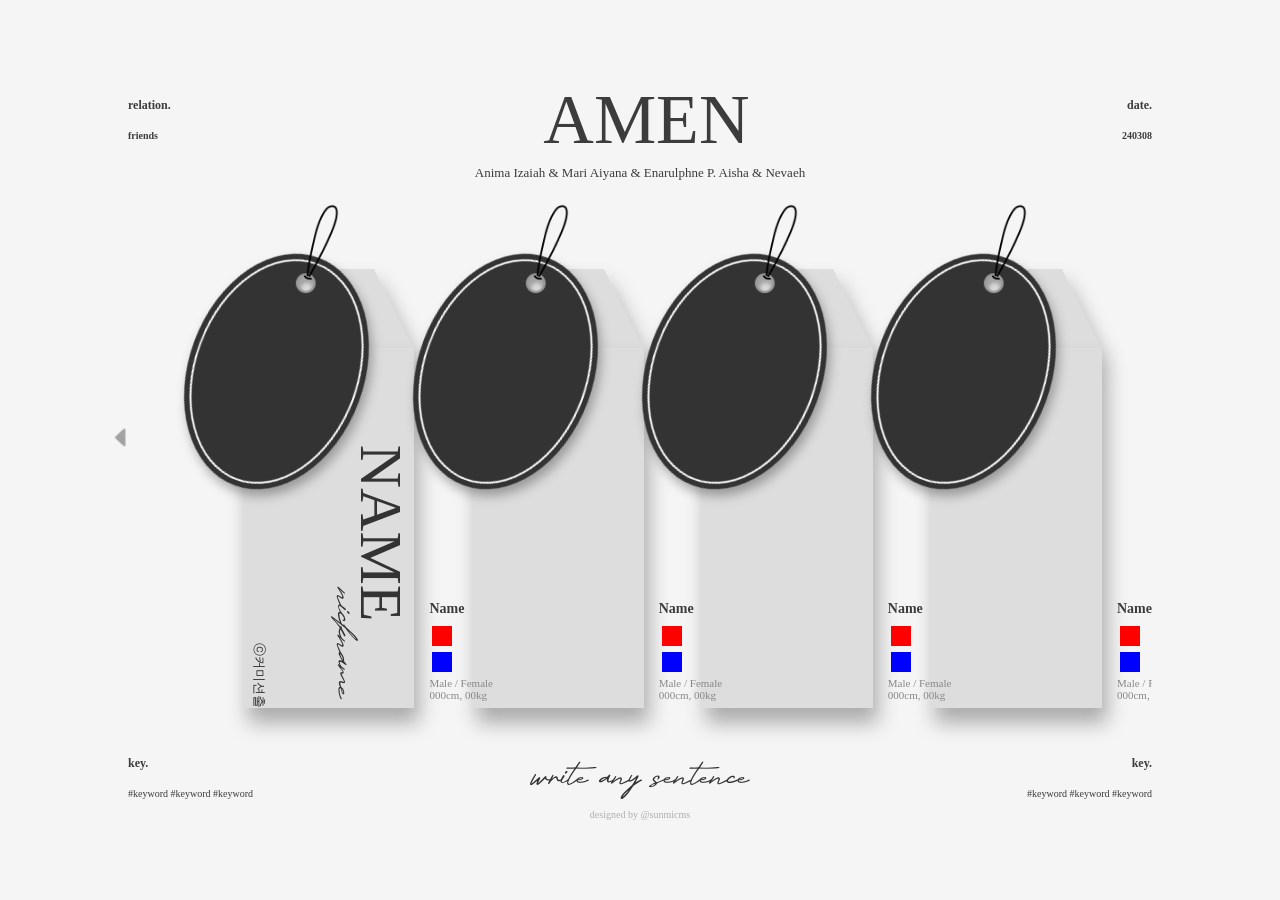
==== commit e8dcd245: "Add files via upload" ====
--- a/index.html
+++ b/index.html
@@ -3,13 +3,25 @@
 
 <head>
   <meta charset="utf-8" />
-  <title>Swiper demo</title>
+  <title>PAIR</title>
   <meta name="viewport" content="width=device-width, initial-scale=1, minimum-scale=1, maximum-scale=1" />
   <!-- Link Swiper's CSS -->
   <link rel="stylesheet" href="swiper.css" />
   <link rel="stylesheet" href="style.css" />
   <link rel="stylesheet" href="style2.css" />
 
+  <style>
+  .animate { 
+    position: relative; 
+    animation: fade_up 0.5s; 
+}
+
+@keyframes fade_up {
+    0% { opacity: 0; transform: translateY(100%); }
+    100% { opacity: 1; transform: translateY(0); }
+}
+</style>
+
 </head>
 
 <body>
@@ -17,11 +29,18 @@
 
   <div class="container">
     <div class="header">
-        <div class="relation">relation.<br><br><span class="relation2">relation.</span></div>
-        <div class="pairname">AMEN</div>
-        <div class="date">date.<br><br><span class="time">00.00</span></div>
+        <div class="relation">relation.<br><br><span class="relation2" id="relationid">friends</span></div>
+        <div class="pairname" ID="pairid">AMEN</div>
+        <div class="date">date.<br><br><span class="time" id="dateid">240308</span></div>
     </div>
-    <div class="characters">character name & character name & character name & character name</div>
+    <div class="characters" id="charactersid">Anima Izaiah & Mari Aiyana & Enarulphne  P. Aisha & Nevaeh</div>
+
+ <!--스와이프 화살표 버튼-->
+
+ <div class="triangle">
+    <img src="triangle_L.png" class="swiper-button-prev" id="swb">
+    <img src="triangle_R.png" class="swiper-button-next" id="swn">
+</div>
 
   <!-- Swiper -->
   <div class="swiper mySwiper">
@@ -384,12 +403,7 @@
 
     
 
-<!--스와이프 화살표 버튼-->
-
-    <div class="triangle">
-      <img src="triangle_L.png" class="swiper-button-prev">
-      <img src="triangle_R.png" class="swiper-button-next">
-  </div>
+
 
 
   <!--아래 푸터 부분-->
@@ -397,10 +411,21 @@
   <div class="footer">
             
     <div class="keywords">
-    <div class="key1"><span class="key11">key.</span><br><br>#keyword #keyword #keyword</div>
-    <div class="sentence">write any sentence</div>
-    <div class="key2"><span class="key22">key.</span><br><br>#keyword #keyword #keyword</div>
+        <div class="key1box">
+            <div><span class="key11">key.<br>ㅤ</span></div>
+            <div class="key1" id="key1id">#keyword #keyword #keyword</div>
+        </div>
+
+        <div class="sentence" id="senid">write any sentence</div>
+  
+
+        <div class='key2box'>
+            <div><span class="key22">key.<br>ㅤ</span></div>
+            <div class="key2" id="key2id">#keyword #keyword #keyword</div>
+        </div>
+        
     </div>
+
     <div class="source">designed by @sunmicms</div>
 </div>
 </div>
@@ -460,6 +485,74 @@
       },
     });
   </script>
+
+  <!--버튼 클릭 시 바뀌는 타이틀-->
+
+  <script>
+    const textElement = document.getElementById('pairid');
+    const subtitleElement = document.getElementById('charactersid');
+    const relationElement = document.getElementById('relationid');
+    const dateElement = document.getElementById('dateid');
+    const key1Element = document.getElementById('key1id');
+    const key2Element = document.getElementById('key2id');
+    const senElement = document.getElementById('senid');
+    const nextButton = document.getElementById('swn');
+    const prevButton = document.getElementById('swb');
+
+
+    // 텍스트와 부제목 배열
+    const words = ['amen', 'beshal', 'tereial', 'kiss', 'serendipity', 'pata'];
+    const subtitles = ['Anima Izaiah & Mari Aiyana & Enarulphne  P. Aisha & Nevaeh', 'Benedict Von Obadiah ♥ Shalit', 'Terrence Arvid & Lael E. Adelheid', 'Nathaniel Quentin ♥ Celestite Dream', 'Nasar ♥ Corone', 'Parviz ♥ Tahar Canet'];
+    const relations = ['friends','Lovers','Unrequited love','Lovers','Companion','Lovers?'];
+    const dates = ['240308','200825','200326','210419','231031','240709'];
+    const key1s = ['#Knights #Otium #Hominis','#Soldier #Norma #Captain','#Nobility #Duke #Adelheid','#Soldier #X-Force #SSSLank','#Villain #Devil #Witch','#Terra #Florist #Professor'];
+    const key2s = ['Justice #Strength #Mercy','#Gamble #incongruity #Fake','#Onesided #Regret #Friends?','#Highteen #Hero #Cohabitation','#Fortune #Fate #Eternity','#Kinship #Dependence #Upbringing'];
+    const sens = ['Acta Est Fabula','Volente Deo','OC Pair','Deus Ex Machina','I don`t Want this Kind of Hero','Astir'];
+    let currentIndex = 0;
+
+    // 텍스트와 부제목 업데이트 함수
+    function updateText() {
+        textElement.textContent = words[currentIndex];
+        subtitleElement.textContent = subtitles[currentIndex];
+        relationElement.textContent = relations[currentIndex];
+        dateElement.textContent = dates[currentIndex];
+        key1Element.textContent = key1s[currentIndex];
+        key2Element.textContent = key2s[currentIndex];
+        senElement.textContent = sens[currentIndex];
+
+        // 애니메이션 초기화 후 다시 적용
+        textElement.classList.remove('animate');
+        subtitleElement.classList.remove('animate');
+        relationElement.classList.remove('animate');
+        dateElement.classList.remove('animate');
+        key1Element.classList.remove('animate');
+        key2Element.classList.remove('animate');
+        senElement.classList.remove('animate');
+        void textElement.offsetWidth; // 리플로우 발생
+        textElement.classList.add('animate');
+        subtitleElement.classList.add('animate');
+        relationElement.classList.add('animate');
+        dateElement.classList.add('animate');
+        key1Element.classList.add('animate');
+        key2Element.classList.add('animate');
+        senElement.classList.add('animate');
+    }
+
+    // 버튼 이벤트 리스너
+    nextButton.addEventListener('click', () => {
+        currentIndex = (currentIndex + 1) % words.length;
+        updateText();
+    });
+
+    prevButton.addEventListener('click', () => {
+        currentIndex = (currentIndex - 1 + words.length) % words.length;
+        updateText();
+    });
+
+    
+</script>
+
+
 </body>
 
 </html>
--- a/style.css
+++ b/style.css
@@ -13,6 +13,7 @@
     font-family: 'Thesignature';
     src: url('Thesignature.ttf') format('truetype');
 }
+
 
 
 /* 공통 스타일 */
@@ -21,6 +22,11 @@
     padding: 0;
     box-sizing: border-box;
     font-family: Arial, sans-serif;
+    
+}
+
+html::-webkit-scrollbar {
+    display: none;
 }
 
 html { font-size: 50%; }
@@ -32,6 +38,11 @@
     min-height: 100vh;
     background-color: #f5f5f5;
 }
+
+
+
+
+
 
 .container {
     margin-top: 8vh;
@@ -51,7 +62,7 @@
 }
 
 .characters { 
-    font-family: 'NanumSquareNeo';
+    font-family: 'NanumSquareNeo', 'Pretendard';
     font-size: 13px;
     color: #3C3C3C;
     text-align: center;
@@ -320,6 +331,8 @@
 .footer .sentence {
     font-family: "Thesignature";
     font-size: 50px;
+    text-align: center;
+    margin: 0 auto;
 }
 
 .footer .key {
@@ -333,6 +346,11 @@
     justify-content: space-between;
 }
 
+.key1box, .key2box { 
+    display: flex;
+    flex-direction: column;
+}
+
 .key1 {
     font-family: 'NanumSquareNeo';
     font-size: 10px;
@@ -348,19 +366,22 @@
 }
 
 .key11 { 
+    display: flex;
     font-family: 'NanumSquareNeo';
     font-weight: bold;
     font-size: 12px;
     color: #3C3C3C;
     text-align: left;
+    right: 20px;
 }
 
 .key22 {
+    display: flex;
     font-family: 'NanumSquareNeo';
     font-weight: bold;
     font-size: 12px;
     color: #3C3C3C;
-    text-align: right;
+    justify-content: end;
 
 }
 
@@ -371,15 +392,14 @@
     display: flex;
     flex-direction: row;
     justify-content: space-between;
-    top: 45vh;
     scale: 105%;
-    z-index: 2;
+    z-index: 3;
 }
 
 .swiper-button-prev, .swiper-button-next {
     scale: 40%;
     position: relative;
-    bottom: 125px;
+    top: 240px;
 }
 
 
--- a/style2.css
+++ b/style2.css
@@ -387,23 +387,6 @@
 
 }
 
-.triangle {
-    position: absolute;
-    width: 100%;
-    max-width: 1300px;
-    display: flex;
-    flex-direction: row;
-    justify-content: space-between;
-    top: 45vh;
-}
-
-.tri1 {
-    scale: 40%;
-}
-
-.tri2 {
-    scale: 40%;
-}
 
 /* 팝업 및 배경 레이어 스타일 */
 .popup-overlay {
